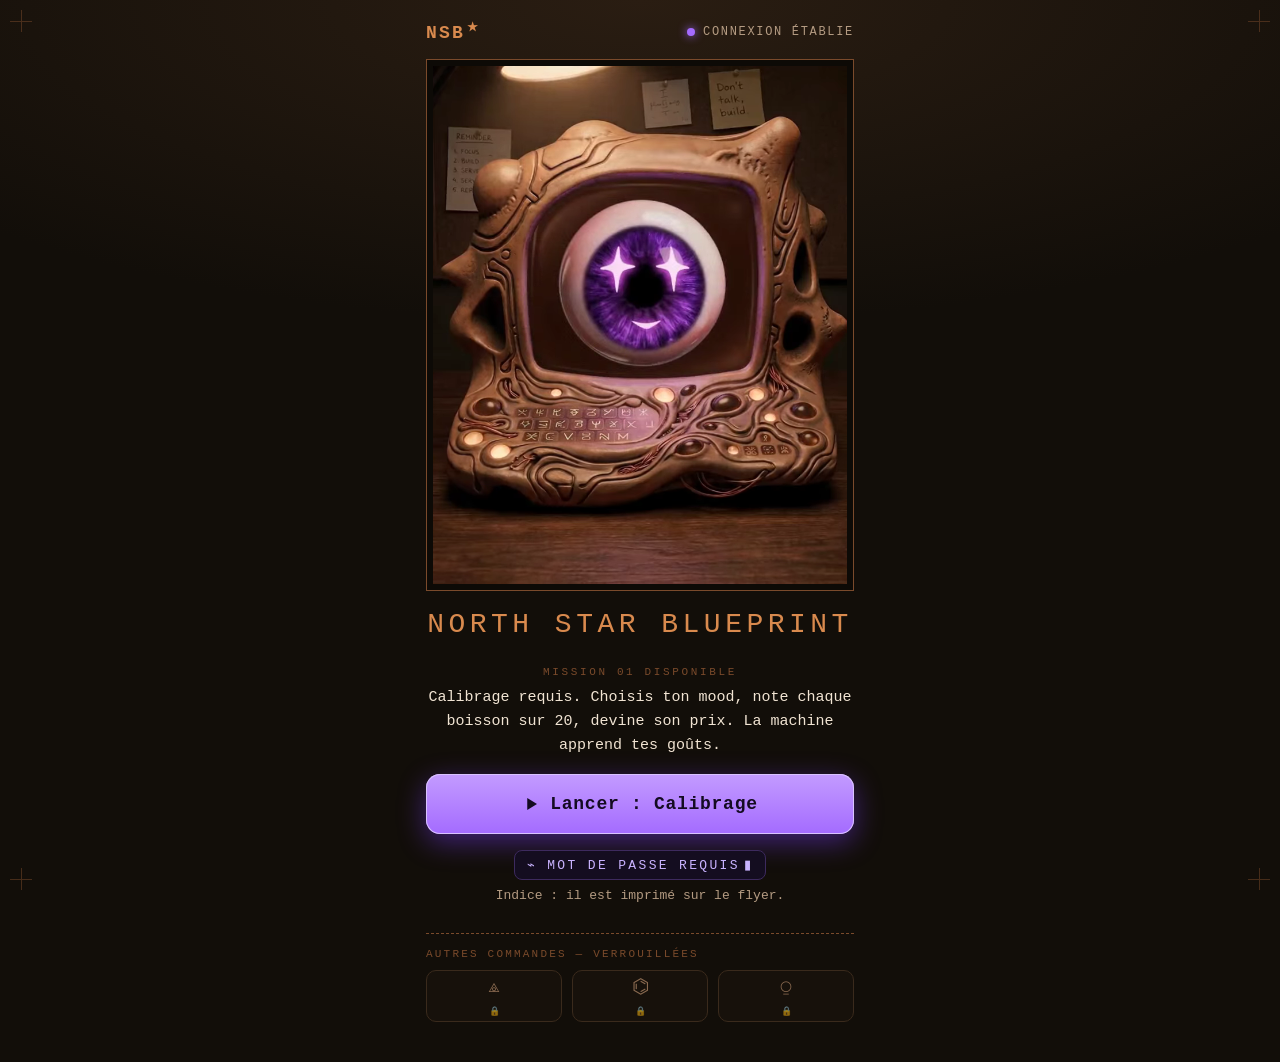
==== blueprint.html @ a441836f "Calibrage : texte d'intro + champ origine_qr depuis la carte NFC (carte_nfc) Co-Authored-By: Claude " ====
<!doctype html>
<html lang="fr">
<head>
<meta charset="utf-8">
<meta name="viewport" content="width=device-width, initial-scale=1, viewport-fit=cover">
<title>North Star Blueprint — NSB</title>
<meta name="description" content="North Star Blueprint — connexion établie.">
<meta name="robots" content="noindex">
<meta name="theme-color" content="#120e09">
<style>
/* =========================================================
   NORTH STAR BLUEPRINT — landing page du flyer (v0.3, test)
   Auteur : Samuel Nubery — NSB (North Star Business)
   Référence visuelle : flyer Canva « Flyer A5 recto-verso North Star Blueprint »
   Page autonome : ne touche pas à index.html (carte NFC).
   ========================================================= */
:root{
  --bg:#120e09; --copper:#d98a4e; --copper-dim:#7a4a2b;
  --ink:#f1e4d3; --muted:#b49b82; --violet:#a46bff; --violet-glow:#7b3cff;
  --term:#c9b3ff;
  --mono:"Courier Prime","Courier New",ui-monospace,Menlo,Consolas,monospace;
}
*{box-sizing:border-box}
html,body{margin:0;background:var(--bg);color:var(--ink)}
body{font-family:var(--mono);-webkit-font-smoothing:antialiased;min-height:100svh;
  background:radial-gradient(120% 60% at 50% 0%,#2a1d12 0%,var(--bg) 60%) fixed}
.bp{max-width:460px;margin:0 auto;padding:20px 16px 40px;position:relative}

/* Repères de coupe (croix) comme sur le flyer */
.cross{position:fixed;width:22px;height:22px;opacity:.5;pointer-events:none}
.cross::before,.cross::after{content:"";position:absolute;background:var(--copper-dim)}
.cross::before{left:50%;top:0;width:1px;height:100%}
.cross::after{top:50%;left:0;height:1px;width:100%}
.c1{top:10px;left:10px}.c2{top:10px;right:10px}.c3{bottom:10px;left:10px}.c4{bottom:10px;right:10px}

.top{display:flex;justify-content:space-between;align-items:center;font-size:12px;letter-spacing:.14em;
  text-transform:uppercase;color:var(--muted)}
.logo{color:var(--copper);font-weight:700;font-size:18px;letter-spacing:.12em}
.logo span{font-size:12px;margin-left:2px;vertical-align:super}
.status{display:inline-flex;align-items:center;gap:8px}
.led{width:8px;height:8px;border-radius:50%;background:var(--copper-dim);animation:pulse 1s steps(2) infinite}
.on .led{background:var(--violet);box-shadow:0 0 10px var(--violet);animation:none}
@keyframes pulse{50%{opacity:.2}}

/* Cadre de la machine (repris du verso) */
.frame{position:relative;margin:16px 0 0;border:1px solid var(--copper-dim);padding:6px;background:#0d0a06}
.machine{position:relative;display:block;width:100%;aspect-ratio:4/5;overflow:hidden;background:#0d0a06}
.machine img,.machine video{display:block;width:100%;height:100%;object-fit:cover}
.machine video{position:absolute;inset:0}

/* Titre façon verso */
.title{text-align:center;margin:18px 0 0;color:var(--copper);font-weight:400;
  font-size:clamp(20px,6.4vw,28px);letter-spacing:.16em;text-transform:uppercase}

/* Mot de passe : l'énigme sous le titre */
.intro{margin:0 0 16px;text-align:center;font-size:15px;line-height:1.6;color:var(--ink)}
.lockline{margin:16px auto 0;width:max-content;max-width:100%;padding:6px 12px;border:1px solid #3d2a5e;
  border-radius:8px;background:#140d20;color:var(--term);font-size:13px;letter-spacing:.18em;text-transform:uppercase}
.cur{display:inline-block;margin-left:4px;animation:pulse 1s steps(2) infinite}
.passhint{margin:8px 0 0;text-align:center;font-size:13px;color:var(--muted)}

/* Mission + bouton principal */
.mission{margin:26px 0 0}
.mission-label{margin:0 0 8px;font-size:11px;letter-spacing:.24em;text-transform:uppercase;color:var(--copper-dim);text-align:center}
.cta{display:flex;align-items:center;justify-content:center;gap:10px;width:100%;min-height:60px;
  padding:14px 18px;border-radius:14px;text-decoration:none;font-family:var(--mono);
  font-size:18px;font-weight:700;letter-spacing:.04em;color:#140b22;
  background:linear-gradient(180deg,#c39bff,var(--violet));
  box-shadow:0 0 0 1px #d9c2ff inset,0 8px 28px rgba(123,60,255,.45)}
.cta:active{transform:translateY(1px)}
.cta:focus-visible{outline:3px solid var(--copper);outline-offset:3px}
.cta svg{width:18px;height:18px}

/* Commandes verrouillées */
.panel{margin:30px 0 0;border-top:1px dashed var(--copper-dim);padding-top:14px}
.panel-label{margin:0 0 10px;font-size:11px;letter-spacing:.2em;text-transform:uppercase;color:var(--copper-dim)}
.keys{display:flex;gap:10px}
.key{flex:1;height:52px;border:1px solid #3a2a1c;border-radius:10px;display:grid;place-items:center;
  color:#8a6a50;background:#17110b;font:inherit;font-size:20px;cursor:pointer;-webkit-tap-highlight-color:transparent}
.key::after{content:"🔒";font-size:9px;margin-top:2px;opacity:.6}
.key{grid-template-rows:auto auto}
.key.is-on{border-color:#5b3a8f;color:var(--term);background:#160f22}
.key:focus-visible{outline:2px solid var(--copper);outline-offset:2px}

/* Terminal de réponse des commandes */
.term{margin:12px 0 0;padding:12px;border:1px solid #3d2a5e;border-radius:10px;background:#0e0916;
  color:var(--term);font-size:14px;line-height:1.5;min-height:0}
.term[hidden]{display:none}
.term p{margin:0 0 6px}
.term .deny{color:#ff8a8a}
.choices{display:flex;flex-wrap:wrap;gap:8px;margin-top:8px}
.choice{font:inherit;font-size:13px;padding:9px 12px;border-radius:999px;border:1px solid #5b3a8f;
  background:transparent;color:var(--term);cursor:pointer}
.choice:active{background:#2a1a45}

/* Séquence d'activation (ajoutée par JS) */
.boot .title,.boot .mission{opacity:0;animation:in .5s ease-out forwards}
.boot .title{animation-delay:.6s}.boot .mission{animation-delay:1s}
.done .title,.done .mission{opacity:1!important}
@keyframes in{from{opacity:0;transform:translateY(6px)}to{opacity:1;transform:none}}

@media (prefers-reduced-motion:reduce){*{animation:none!important}.boot *{opacity:1!important}}
</style>
</head>
<body>
<span class="cross c1"></span><span class="cross c2"></span><span class="cross c3"></span><span class="cross c4"></span>

<main class="bp" id="bp">
  <header class="top">
    <span class="logo" aria-label="NSB — North Star Business">NSB<span aria-hidden="true">★</span></span>
    <span class="status" id="status" role="status"><span class="led"></span><span id="status-txt">Connexion…</span></span>
  </header>

  <div class="frame">
    <div class="machine" id="machine">
      <!-- Image fixe (1re image de la vidéo) : affichée si la vidéo ne se lance pas -->
      <img id="poster" src="docs/img/blueprint/machine-poster.jpg" alt="La machine North Star Blueprint : un ordinateur sculpté couleur cuivre, avec un œil violet." width="720" height="900">
    </div>
  </div>

  <h1 class="title">North Star Blueprint</h1>

  <section class="mission">
    <p class="mission-label" id="mission-label">Mission 01 disponible</p>
    <p class="intro" id="intro"></p>
    <!-- Lien de repli (sans JavaScript) : formulaire Tally existant « NSB · Test 1 · Vague 1 » -->
    <a class="cta" id="cta" href="https://tally.so/r/XxKMvY?source=flyer" rel="noopener">
      <svg viewBox="0 0 24 24" fill="currentColor" aria-hidden="true"><path d="M7 4v16l13-8Z"/></svg>
      <span id="cta-txt">Lancer : Calibrage</span>
    </a>
    <p class="lockline"><span aria-hidden="true">⌁ </span><span id="lock-txt">Mot de passe requis</span><span class="cur" aria-hidden="true">▮</span></p>
    <p class="passhint" id="passhint">Indice : il est imprimé sur le flyer.</p>
  </section>

  <section class="panel">
    <p class="panel-label">Autres commandes — verrouillées</p>
    <div class="keys" id="keys">
      <button class="key" type="button" data-k="1" aria-label="Commande verrouillée 1">⟁</button>
      <button class="key" type="button" data-k="2" aria-label="Commande verrouillée 2">⌬</button>
      <button class="key" type="button" data-k="3" aria-label="Commande verrouillée 3">⍜</button>
    </div>
    <div class="term" id="term" aria-live="polite" hidden></div>
  </section>
</main>

<script>
/* =========================================================
   RÉGLAGES — tout ce qui se modifie est ici
   ========================================================= */
var CONFIG = {
  // Formulaire Tally existant « NSB · Test 1 · Vague 1 » (lien répondant)
  TALLY_URL: 'https://tally.so/r/XxKMvY',
  SOURCE: 'flyer',                       // champ caché "source" (déjà dans le formulaire)
  // Nom de jeu du test visuel 1 (affiché sur la page, pas dans Tally)
  MISSION_LABEL: 'Mission 01 disponible',
  MISSION_BUTTON: 'Lancer : Calibrage',
  // Texte d'introduction au-dessus du bouton ('' pour le masquer). Suit l'ordre du formulaire : mood → notes → prix
  INTRO: 'Calibrage requis. Choisis ton mood, note chaque boisson sur 20, devine son prix. La machine apprend tes goûts.',
  // Énigme du mot de passe (jamais le code lui-même ici)
  LOCK_TEXT: 'Mot de passe requis',
  PASS_HINT: 'Indice : il est imprimé sur le flyer.',
  // Vidéo de la machine (muette, en boucle).
  // MP4 d'abord (iPhone), WebM en secours. [] = image fixe seulement.
  VIDEO: ['docs/img/blueprint/machine.mp4', 'docs/img/blueprint/machine.webm'],
  // Statistiques GoatCounter (ton compte existant, sans cookies). Désactivées.
  // Pour activer : 'https://nsb.goatcounter.com/count'
  STATS: ''
};

/* Réponses des commandes verrouillées : rien n'est déverrouillé, rien n'est collecté
   (sauf un comptage anonyme du choix si STATS est activé). */
var LOCKS = {
  '1': 'Module ⟁ — ACCÈS REFUSÉ.',
  '2': 'Module ⌬ — SIGNAL INSUFFISANT.',
  '3': 'Module ⍜ — CLÉ MANQUANTE.'
};
var QUESTION = 'Que serais-tu prêt à donner pour le déverrouiller ?';
var OFFERS = [
  ['avis', 'Mon avis'],
  ['temps', '5 minutes de mon temps'],
  ['idee', 'Une idée de boisson'],
  ['rien', 'Rien, je regarde']
];
var AFTER = 'Proposition enregistrée par la machine. Le module reste verrouillé… pour l\'instant.';

(function () {
  var $ = function (id) { return document.getElementById(id); };
  var params = new URLSearchParams(location.search);

  // --- Origine du QR (?origine_qr=lieu_a), nettoyée et gardée pendant la visite
  var raw = (params.get('origine_qr') || '').toLowerCase().trim();
  var origine = /^[a-z0-9_-]{1,40}$/.test(raw) ? raw : '';
  try {
    if (origine) sessionStorage.setItem('nsb_origine_qr', origine);
    else origine = sessionStorage.getItem('nsb_origine_qr') || '';
  } catch (e) {}
  if (!origine) origine = raw ? 'inconnu' : 'direct';

  // --- Lien vers Tally avec les champs cachés
  var vague = '';
  function buildLink() {
    try {
      var u = new URL(CONFIG.TALLY_URL);
      u.searchParams.set('origine_qr', origine);
      u.searchParams.set('source', CONFIG.SOURCE);
      if (vague !== '') u.searchParams.set('vague', vague);
      $('cta').href = u.toString();
    } catch (e) {}
  }
  buildLink();
  fetch('docs/catalogue.json', { cache: 'no-store' })
    .then(function (r) { return r.ok ? r.json() : null; })
    .then(function (c) { if (c && c.vague_active != null) { vague = String(c.vague_active); buildLink(); } })
    .catch(function () {});

  // --- Textes réglables
  $('mission-label').textContent = CONFIG.MISSION_LABEL;
  $('cta-txt').textContent = CONFIG.MISSION_BUTTON;
  if (CONFIG.INTRO) $('intro').textContent = CONFIG.INTRO; else $('intro').remove();
  $('lock-txt').textContent = CONFIG.LOCK_TEXT;
  if (CONFIG.PASS_HINT) $('passhint').textContent = CONFIG.PASS_HINT; else $('passhint').remove();

  // --- Vidéo de la machine (si fournie)
  var reduce = window.matchMedia && matchMedia('(prefers-reduced-motion: reduce)').matches;
  var machine = $('machine');
  if (CONFIG.VIDEO && CONFIG.VIDEO.length) {
    var v = document.createElement('video');
    v.poster = 'docs/img/blueprint/machine-poster.jpg';
    v.muted = true; v.loop = true; v.playsInline = true; v.preload = 'auto';
    v.setAttribute('playsinline', ''); v.setAttribute('muted', ''); v.setAttribute('aria-hidden', 'true');
    CONFIG.VIDEO.forEach(function (src, i) {
      var so = document.createElement('source');
      so.src = src; so.type = /\.webm$/.test(src) ? 'video/webm' : 'video/mp4';
      // Repli : si aucune source ne passe, on retire la vidéo et l'image fixe reste
      if (i === CONFIG.VIDEO.length - 1) so.addEventListener('error', function () { v.remove(); });
      v.appendChild(so);
    });
    machine.appendChild(v);
    if (!reduce) { v.autoplay = true; var pl = v.play(); if (pl && pl.catch) pl.catch(function () {}); }
  }

  // --- Séquence d'activation
  var bp = $('bp');
  if (!reduce) bp.classList.add('boot');
  setTimeout(function () { bp.classList.add('done'); }, 3000); // filet de sécurité
  setTimeout(function () {
    $('status').classList.add('on');
    $('status-txt').textContent = 'Connexion établie';
  }, reduce ? 0 : 900);

  // --- Statistiques (désactivées par défaut)
  var count = function () {};
  if (CONFIG.STATS) {
    count = function (path, title, event) {
      try { if (window.goatcounter && goatcounter.count) goatcounter.count({ path: path, title: title, event: event }); } catch (e) {}
    };
    window.goatcounter = { no_onload: true };
    var s = document.createElement('script');
    s.async = true; s.src = 'https://gc.zgo.at/count.js';
    s.setAttribute('data-goatcounter', CONFIG.STATS);
    s.onload = function () { count('visite-blueprint-' + origine, 'Visite Blueprint (' + origine + ')', false); };
    document.head.appendChild(s);
    $('cta').addEventListener('click', function () {
      count('clic-calibrage-' + origine, 'Clic Calibrage (' + origine + ')', true);
    });
  }

  // --- Commandes verrouillées : message + question, le module reste verrouillé
  var term = $('term');
  var esc = function (t) { return String(t).replace(/[&<>"]/g, function (c) { return { '&': '&amp;', '<': '&lt;', '>': '&gt;', '"': '&quot;' }[c]; }); };
  document.querySelectorAll('.key').forEach(function (key) {
    key.addEventListener('click', function () {
      document.querySelectorAll('.key').forEach(function (k) { k.classList.toggle('is-on', k === key); });
      var k = key.getAttribute('data-k');
      term.hidden = false;
      term.innerHTML = '<p class="deny">&gt; ' + esc(LOCKS[k]) + '</p><p>&gt; ' + esc(QUESTION) + '</p>' +
        '<div class="choices">' + OFFERS.map(function (o) {
          return '<button type="button" class="choice" data-o="' + o[0] + '">' + esc(o[1]) + '</button>';
        }).join('') + '</div>';
      term.querySelectorAll('.choice').forEach(function (c) {
        c.addEventListener('click', function () {
          count('verrou-' + k + '-' + c.getAttribute('data-o') + '-' + origine, 'Verrou ' + k + ' : ' + c.textContent, true);
          term.innerHTML = '<p class="deny">&gt; ' + esc(LOCKS[k]) + '</p><p>&gt; ' + esc(AFTER) + '</p>';
        });
      });
    });
  });
})();
</script>
</body>
</html>
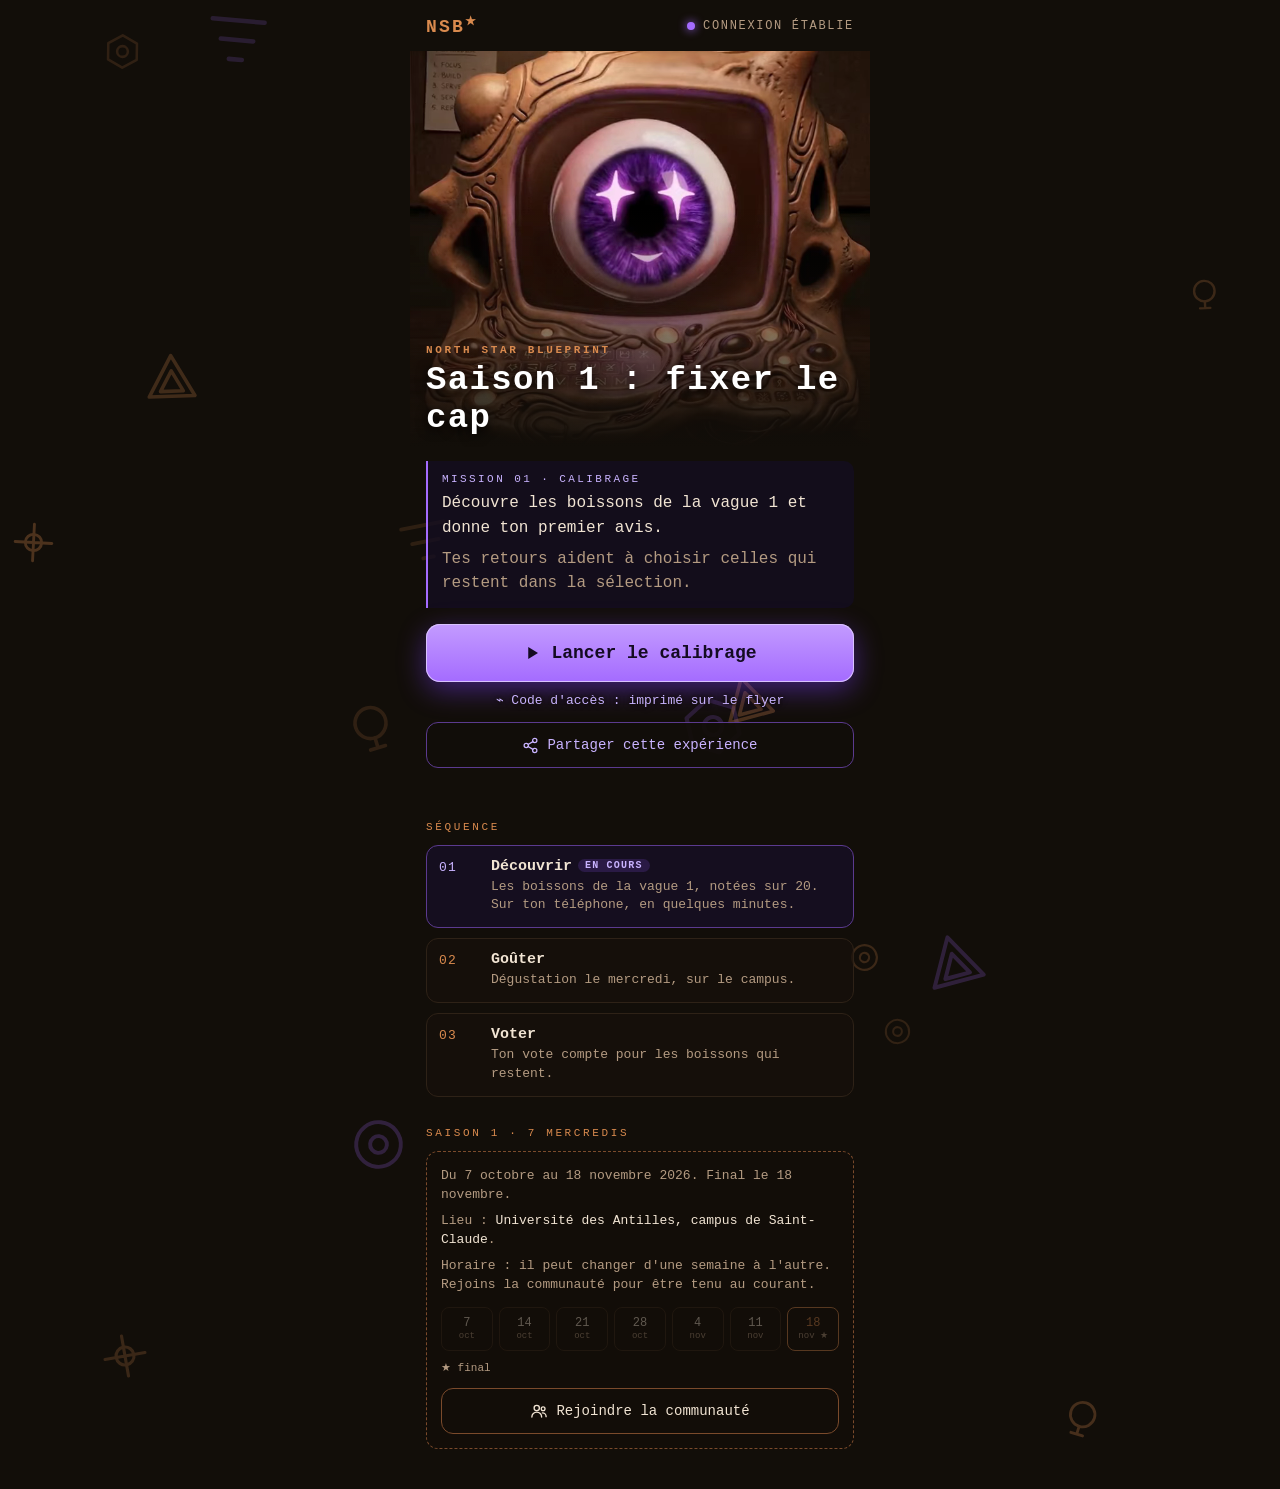
==== commit 7387e060: "Blueprint v1.0 : proposition alternative retenue (Saison 1 : fixer le cap, partage, communauté, stat" ====
--- a/blueprint.html
+++ b/blueprint.html
@@ -3,288 +3,300 @@
 <head>
 <meta charset="utf-8">
 <meta name="viewport" content="width=device-width, initial-scale=1, viewport-fit=cover">
-<title>North Star Blueprint — NSB</title>
-<meta name="description" content="North Star Blueprint — connexion établie.">
+<title>North Star Blueprint — Saison 1</title>
+<meta name="description" content="Découvre les boissons de la vague 1 et donne ton premier avis.">
+<meta property="og:title" content="North Star Blueprint · Saison 1">
+<meta property="og:description" content="Découvre les boissons de la vague 1 et donne ton premier avis.">
+<meta property="og:image" content="https://samuuniv9.github.io/nsb-gateway/docs/img/blueprint/machine-poster.jpg">
+<meta property="og:type" content="website">
 <meta name="robots" content="noindex">
 <meta name="theme-color" content="#120e09">
 <style>
 /* =========================================================
-   NORTH STAR BLUEPRINT — landing page du flyer (v0.3, test)
+   NORTH STAR BLUEPRINT — landing page du flyer (v1.0)
    Auteur : Samuel Nubery — NSB (North Star Business)
-   Référence visuelle : flyer Canva « Flyer A5 recto-verso North Star Blueprint »
    Page autonome : ne touche pas à index.html (carte NFC).
+   Même structure que la v1 (StoryBrand : accès → ce que tu fais → action → parcours → saison),
+   mais vocabulaire de machine / navigation, sans personnification.
    ========================================================= */
 :root{
   --bg:#120e09; --copper:#d98a4e; --copper-dim:#7a4a2b;
-  --ink:#f1e4d3; --muted:#b49b82; --violet:#a46bff; --violet-glow:#7b3cff;
-  --term:#c9b3ff;
+  --ink:#f1e4d3; --muted:#b49b82; --violet:#a46bff; --term:#c9b3ff;
   --mono:"Courier Prime","Courier New",ui-monospace,Menlo,Consolas,monospace;
 }
 *{box-sizing:border-box}
 html,body{margin:0;background:var(--bg);color:var(--ink)}
-body{font-family:var(--mono);-webkit-font-smoothing:antialiased;min-height:100svh;
-  background:radial-gradient(120% 60% at 50% 0%,#2a1d12 0%,var(--bg) 60%) fixed}
-.bp{max-width:460px;margin:0 auto;padding:20px 16px 40px;position:relative}
-
-/* Repères de coupe (croix) comme sur le flyer */
-.cross{position:fixed;width:22px;height:22px;opacity:.5;pointer-events:none}
-.cross::before,.cross::after{content:"";position:absolute;background:var(--copper-dim)}
-.cross::before{left:50%;top:0;width:1px;height:100%}
-.cross::after{top:50%;left:0;height:1px;width:100%}
-.c1{top:10px;left:10px}.c2{top:10px;right:10px}.c3{bottom:10px;left:10px}.c4{bottom:10px;right:10px}
-
-.top{display:flex;justify-content:space-between;align-items:center;font-size:12px;letter-spacing:.14em;
-  text-transform:uppercase;color:var(--muted)}
+body{font-family:var(--mono);-webkit-font-smoothing:antialiased;min-height:100svh;position:relative;overflow-x:hidden}
+
+/* --- Symboles de l'interface en arrière-plan (décor, aucune action) --- */
+.glyphs{position:absolute;inset:0;z-index:0;pointer-events:none;overflow:hidden}
+.glyphs svg{position:absolute;fill:none;stroke-width:1.4;stroke-linecap:round;stroke-linejoin:round}
+.glyphs .c{stroke:var(--copper)} .glyphs .v{stroke:var(--violet)}
+.glyphs .blink{animation:flick 6s ease-in-out infinite}
+@keyframes flick{0%,100%{opacity:var(--o)}45%{opacity:var(--o)}50%{opacity:calc(var(--o) * 3)}55%{opacity:var(--o)}}
+
+.wrap{position:relative;z-index:1;max-width:460px;margin:0 auto;padding:0 0 40px}
+
+.top{display:flex;justify-content:space-between;align-items:center;padding:14px 16px;font-size:12px;
+  letter-spacing:.14em;text-transform:uppercase;color:var(--muted)}
 .logo{color:var(--copper);font-weight:700;font-size:18px;letter-spacing:.12em}
-.logo span{font-size:12px;margin-left:2px;vertical-align:super}
+.logo span{font-size:12px;vertical-align:super}
 .status{display:inline-flex;align-items:center;gap:8px}
-.led{width:8px;height:8px;border-radius:50%;background:var(--copper-dim);animation:pulse 1s steps(2) infinite}
-.on .led{background:var(--violet);box-shadow:0 0 10px var(--violet);animation:none}
-@keyframes pulse{50%{opacity:.2}}
-
-/* Cadre de la machine (repris du verso) */
-.frame{position:relative;margin:16px 0 0;border:1px solid var(--copper-dim);padding:6px;background:#0d0a06}
-.machine{position:relative;display:block;width:100%;aspect-ratio:4/5;overflow:hidden;background:#0d0a06}
-.machine img,.machine video{display:block;width:100%;height:100%;object-fit:cover}
-.machine video{position:absolute;inset:0}
-
-/* Titre façon verso */
-.title{text-align:center;margin:18px 0 0;color:var(--copper);font-weight:400;
-  font-size:clamp(20px,6.4vw,28px);letter-spacing:.16em;text-transform:uppercase}
-
-/* Mot de passe : l'énigme sous le titre */
-.intro{margin:0 0 16px;text-align:center;font-size:15px;line-height:1.6;color:var(--ink)}
-.lockline{margin:16px auto 0;width:max-content;max-width:100%;padding:6px 12px;border:1px solid #3d2a5e;
-  border-radius:8px;background:#140d20;color:var(--term);font-size:13px;letter-spacing:.18em;text-transform:uppercase}
-.cur{display:inline-block;margin-left:4px;animation:pulse 1s steps(2) infinite}
-.passhint{margin:8px 0 0;text-align:center;font-size:13px;color:var(--muted)}
-
-/* Mission + bouton principal */
-.mission{margin:26px 0 0}
-.mission-label{margin:0 0 8px;font-size:11px;letter-spacing:.24em;text-transform:uppercase;color:var(--copper-dim);text-align:center}
-.cta{display:flex;align-items:center;justify-content:center;gap:10px;width:100%;min-height:60px;
-  padding:14px 18px;border-radius:14px;text-decoration:none;font-family:var(--mono);
-  font-size:18px;font-weight:700;letter-spacing:.04em;color:#140b22;
-  background:linear-gradient(180deg,#c39bff,var(--violet));
-  box-shadow:0 0 0 1px #d9c2ff inset,0 8px 28px rgba(123,60,255,.45)}
-.cta:active{transform:translateY(1px)}
+.led{width:8px;height:8px;border-radius:50%;background:var(--violet);box-shadow:0 0 10px var(--violet)}
+
+/* --- Premier écran --- */
+.hero{position:relative;height:44svh;min-height:280px;max-height:420px;overflow:hidden;background:#0d0a06}
+.hero img,.hero video{position:absolute;inset:0;width:100%;height:100%;object-fit:cover;object-position:50% 45%}
+.hero::after{content:"";position:absolute;inset:auto 0 0 0;height:60%;background:linear-gradient(to bottom,transparent,var(--bg))}
+.hero-title{position:absolute;left:16px;right:16px;bottom:10px;z-index:1;margin:0}
+.kicker{display:block;font-size:11px;letter-spacing:.24em;text-transform:uppercase;color:var(--copper);margin-bottom:6px}
+.hero-title strong{display:block;font-size:clamp(26px,8vw,34px);line-height:1.1;letter-spacing:.04em;color:#fff;text-shadow:0 2px 12px #000}
+
+.first{padding:14px 16px 0}
+.readout{margin:0;padding:12px 14px;border-left:2px solid var(--violet);background:rgba(20,13,32,.78);border-radius:0 10px 10px 0}
+.readout .label{display:block;margin-bottom:6px;font-size:11px;letter-spacing:.22em;text-transform:uppercase;color:var(--term)}
+.readout p{margin:0;font-size:16px;line-height:1.55}
+.readout p + p{margin-top:6px;color:var(--muted)}
+.cta{display:flex;align-items:center;justify-content:center;gap:10px;width:100%;min-height:58px;margin-top:16px;
+  padding:14px 18px;border-radius:14px;text-decoration:none;font-family:var(--mono);font-size:18px;font-weight:700;
+  color:#140b22;background:linear-gradient(180deg,#c39bff,var(--violet));box-shadow:0 0 0 1px #d9c2ff inset,0 8px 28px rgba(123,60,255,.45)}
 .cta:focus-visible{outline:3px solid var(--copper);outline-offset:3px}
 .cta svg{width:18px;height:18px}
-
-/* Commandes verrouillées */
-.panel{margin:30px 0 0;border-top:1px dashed var(--copper-dim);padding-top:14px}
-.panel-label{margin:0 0 10px;font-size:11px;letter-spacing:.2em;text-transform:uppercase;color:var(--copper-dim)}
-.keys{display:flex;gap:10px}
-.key{flex:1;height:52px;border:1px solid #3a2a1c;border-radius:10px;display:grid;place-items:center;
-  color:#8a6a50;background:#17110b;font:inherit;font-size:20px;cursor:pointer;-webkit-tap-highlight-color:transparent}
-.key::after{content:"🔒";font-size:9px;margin-top:2px;opacity:.6}
-.key{grid-template-rows:auto auto}
-.key.is-on{border-color:#5b3a8f;color:var(--term);background:#160f22}
-.key:focus-visible{outline:2px solid var(--copper);outline-offset:2px}
-
-/* Terminal de réponse des commandes */
-.term{margin:12px 0 0;padding:12px;border:1px solid #3d2a5e;border-radius:10px;background:#0e0916;
-  color:var(--term);font-size:14px;line-height:1.5;min-height:0}
-.term[hidden]{display:none}
-.term p{margin:0 0 6px}
-.term .deny{color:#ff8a8a}
-.choices{display:flex;flex-wrap:wrap;gap:8px;margin-top:8px}
-.choice{font:inherit;font-size:13px;padding:9px 12px;border-radius:999px;border:1px solid #5b3a8f;
-  background:transparent;color:var(--term);cursor:pointer}
-.choice:active{background:#2a1a45}
-
-/* Séquence d'activation (ajoutée par JS) */
-.boot .title,.boot .mission{opacity:0;animation:in .5s ease-out forwards}
-.boot .title{animation-delay:.6s}.boot .mission{animation-delay:1s}
-.done .title,.done .mission{opacity:1!important}
-@keyframes in{from{opacity:0;transform:translateY(6px)}to{opacity:1;transform:none}}
-
-@media (prefers-reduced-motion:reduce){*{animation:none!important}.boot *{opacity:1!important}}
+.code,.share-msg{text-shadow:0 0 6px var(--bg),0 0 3px var(--bg)}
+.code{margin:10px 0 0;text-align:center;font-size:13px;color:var(--term)}
+.share{display:flex;align-items:center;justify-content:center;gap:8px;width:100%;min-height:46px;margin-top:14px;
+  border-radius:12px;border:1px solid #5b3a8f;background:rgba(18,14,9,.92);color:var(--term);font:inherit;font-size:14px;cursor:pointer}
+.share svg{width:17px;height:17px}
+.share:focus-visible{outline:2px solid var(--copper);outline-offset:2px}
+.share-msg{margin:8px 0 0;min-height:1.2em;text-align:center;font-size:12px;color:var(--muted)}
+.share-fallback{display:flex;gap:6px;margin-top:8px}
+.share-fallback[hidden]{display:none}
+.share-fallback input{flex:1;min-width:0;padding:10px;border-radius:8px;border:1px solid #3d2a5e;background:#0e0916;color:var(--ink);font:inherit;font-size:12px}
+
+/* --- Séquence (parcours) --- */
+.sec{margin:30px 16px 0}
+.sec h2{margin:0 0 12px;font-size:11px;font-weight:400;letter-spacing:.24em;text-transform:uppercase;color:var(--copper)}
+.steps{list-style:none;margin:0;padding:0;display:grid;gap:10px}
+.steps li{display:grid;grid-template-columns:42px 1fr;gap:10px;align-items:start;padding:12px;border:1px solid #2e2217;border-radius:12px;background:rgba(23,17,11,.7)}
+.steps .n{font-size:13px;letter-spacing:.1em;color:var(--copper);padding-top:2px}
+.steps .now{border-color:#5b3a8f;background:rgba(22,15,34,.9)}
+.steps .now .n{color:var(--term)}
+.steps b{display:block;font-size:15px}
+.steps small{display:block;margin-top:3px;font-size:13px;line-height:1.45;color:var(--muted)}
+.tag{display:inline-block;margin-left:6px;padding:1px 7px;border-radius:999px;font-size:10px;letter-spacing:.12em;text-transform:uppercase;vertical-align:2px;background:#2a1a45;color:var(--term)}
+
+/* --- Saison 1 --- */
+.season{padding:14px;border:1px dashed var(--copper-dim);border-radius:12px;background:rgba(18,14,9,.72)}
+.season p{margin:0 0 6px;font-size:13px;line-height:1.5;color:var(--muted)}
+.season p b{color:var(--ink);font-weight:400}
+.dates{display:grid;grid-template-columns:repeat(7,1fr);gap:6px;margin-top:12px}
+.d{display:grid;place-items:center;padding:8px 0;border-radius:8px;border:1px solid #3a2a1c;font-size:12px;line-height:1.25;text-align:center}
+.d small{font-size:9px;color:var(--muted)}
+.d.past{opacity:.35}
+.d.next{border-color:var(--violet);color:var(--term);box-shadow:0 0 12px rgba(164,107,255,.35)}
+.d.final{border-color:var(--copper);color:var(--copper)}
+.legend{display:flex;gap:12px;margin-top:10px;font-size:11px;color:var(--muted)}
+.wa{display:flex;align-items:center;justify-content:center;gap:8px;margin-top:14px;min-height:46px;border-radius:12px;
+  border:1px solid var(--copper-dim);color:var(--ink);text-decoration:none;font-size:14px}
+.wa svg{width:18px;height:18px}
+
+@media (prefers-reduced-motion:reduce){*{animation:none!important}}
 </style>
 </head>
 <body>
-<span class="cross c1"></span><span class="cross c2"></span><span class="cross c3"></span><span class="cross c4"></span>
-
-<main class="bp" id="bp">
+<div class="glyphs" id="glyphs" aria-hidden="true"></div>
+
+<div class="wrap">
   <header class="top">
     <span class="logo" aria-label="NSB — North Star Business">NSB<span aria-hidden="true">★</span></span>
-    <span class="status" id="status" role="status"><span class="led"></span><span id="status-txt">Connexion…</span></span>
+    <span class="status" role="status"><span class="led"></span>Connexion établie</span>
   </header>
 
-  <div class="frame">
-    <div class="machine" id="machine">
-      <!-- Image fixe (1re image de la vidéo) : affichée si la vidéo ne se lance pas -->
-      <img id="poster" src="docs/img/blueprint/machine-poster.jpg" alt="La machine North Star Blueprint : un ordinateur sculpté couleur cuivre, avec un œil violet." width="720" height="900">
+  <section class="hero" id="hero">
+    <img src="docs/img/blueprint/machine-poster.jpg" alt="La machine North Star Blueprint : un ordinateur sculpté couleur cuivre, avec un œil violet." width="720" height="900">
+    <h1 class="hero-title"><span class="kicker">North Star Blueprint</span><strong>Saison 1 : fixer le cap</strong></h1>
+  </section>
+
+  <section class="first">
+    <div class="readout">
+      <span class="label">Mission 01 · Calibrage</span>
+      <p>Découvre les boissons de la vague&nbsp;1 et donne ton premier avis.</p>
+      <p>Tes retours aident à choisir celles qui restent dans la sélection.</p>
     </div>
-  </div>
-
-  <h1 class="title">North Star Blueprint</h1>
-
-  <section class="mission">
-    <p class="mission-label" id="mission-label">Mission 01 disponible</p>
-    <p class="intro" id="intro"></p>
-    <!-- Lien de repli (sans JavaScript) : formulaire Tally existant « NSB · Test 1 · Vague 1 » -->
+    <!-- Formulaire Tally existant « Calibrage · NSB ». La page ajoute origine_qr, source et vague. -->
     <a class="cta" id="cta" href="https://tally.so/r/XxKMvY?source=flyer" rel="noopener">
       <svg viewBox="0 0 24 24" fill="currentColor" aria-hidden="true"><path d="M7 4v16l13-8Z"/></svg>
-      <span id="cta-txt">Lancer : Calibrage</span>
+      Lancer le calibrage
     </a>
-    <p class="lockline"><span aria-hidden="true">⌁ </span><span id="lock-txt">Mot de passe requis</span><span class="cur" aria-hidden="true">▮</span></p>
-    <p class="passhint" id="passhint">Indice : il est imprimé sur le flyer.</p>
+    <p class="code">⌁ Code d'accès : imprimé sur le flyer</p>
+    <!-- Action secondaire : partage -->
+    <button class="share" id="share" type="button">
+      <svg viewBox="0 0 24 24" fill="none" stroke="currentColor" stroke-width="1.8" stroke-linecap="round" aria-hidden="true"><circle cx="18" cy="5" r="3"/><circle cx="6" cy="12" r="3"/><circle cx="18" cy="19" r="3"/><path d="m8.6 13.5 6.8 4M15.4 6.5l-6.8 4"/></svg>
+      Partager cette expérience
+    </button>
+    <div class="share-fallback" id="share-fallback" hidden>
+      <input id="share-url" type="text" readonly aria-label="Lien à partager">
+    </div>
+    <p class="share-msg" id="share-msg" aria-live="polite"></p>
   </section>
 
-  <section class="panel">
-    <p class="panel-label">Autres commandes — verrouillées</p>
-    <div class="keys" id="keys">
-      <button class="key" type="button" data-k="1" aria-label="Commande verrouillée 1">⟁</button>
-      <button class="key" type="button" data-k="2" aria-label="Commande verrouillée 2">⌬</button>
-      <button class="key" type="button" data-k="3" aria-label="Commande verrouillée 3">⍜</button>
+  <section class="sec">
+    <h2>Séquence</h2>
+    <ol class="steps">
+      <li class="now"><span class="n">01</span><div><b>Découvrir<span class="tag">en cours</span></b><small>Les boissons de la vague 1, notées sur 20. Sur ton téléphone, en quelques minutes.</small></div></li>
+      <li><span class="n">02</span><div><b>Goûter</b><small>Dégustation le mercredi, sur le campus.</small></div></li>
+      <li><span class="n">03</span><div><b>Voter</b><small>Ton vote compte pour les boissons qui restent.</small></div></li>
+    </ol>
+  </section>
+
+  <section class="sec">
+    <h2>Saison 1 · 7 mercredis</h2>
+    <div class="season">
+      <p>Du 7 octobre au 18 novembre 2026. Final le 18 novembre.</p>
+      <p>Lieu : <b>Université des Antilles, campus de Saint-Claude</b>.</p>
+      <p id="next-line"></p>
+      <p>Horaire : il peut changer d'une semaine à l'autre. Rejoins la communauté pour être tenu au courant.</p>
+      <div class="dates" id="dates"></div>
+      <div class="legend"><span>★ final</span></div>
+      <a class="wa" href="https://chat.whatsapp.com/GkBIFe7GjrGGSAKGkJBJbD" rel="noopener">
+        <svg viewBox="0 0 24 24" fill="none" stroke="currentColor" stroke-width="1.8" stroke-linecap="round" aria-hidden="true"><circle cx="9" cy="8" r="3.5"/><path d="M2.5 20a6.5 6.5 0 0 1 13 0"/><circle cx="17.5" cy="9" r="2.5"/><path d="M16.5 14.5a5 5 0 0 1 5 5"/></svg>
+        Rejoindre la communauté
+      </a>
     </div>
-    <div class="term" id="term" aria-live="polite" hidden></div>
   </section>
-</main>
+</div>
 
 <script>
-/* =========================================================
-   RÉGLAGES — tout ce qui se modifie est ici
-   ========================================================= */
 var CONFIG = {
-  // Formulaire Tally existant « NSB · Test 1 · Vague 1 » (lien répondant)
   TALLY_URL: 'https://tally.so/r/XxKMvY',
-  SOURCE: 'flyer',                       // champ caché "source" (déjà dans le formulaire)
-  // Nom de jeu du test visuel 1 (affiché sur la page, pas dans Tally)
-  MISSION_LABEL: 'Mission 01 disponible',
-  MISSION_BUTTON: 'Lancer : Calibrage',
-  // Texte d'introduction au-dessus du bouton ('' pour le masquer). Suit l'ordre du formulaire : mood → notes → prix
-  INTRO: 'Calibrage requis. Choisis ton mood, note chaque boisson sur 20, devine son prix. La machine apprend tes goûts.',
-  // Énigme du mot de passe (jamais le code lui-même ici)
-  LOCK_TEXT: 'Mot de passe requis',
-  PASS_HINT: 'Indice : il est imprimé sur le flyer.',
-  // Vidéo de la machine (muette, en boucle).
-  // MP4 d'abord (iPhone), WebM en secours. [] = image fixe seulement.
+  SOURCE: 'flyer',                 // source par défaut (scan du flyer)
+  // Lieu précis connu pour un mercredi donné (sinon : seulement le campus)
+  LIEUX: { '2026-10-14': 'derrière la bibliothèque universitaire' },
+  // Statistiques GoatCounter (sans cookies, ton compte existant). '' pour couper.
+  STATS: 'https://nsb.goatcounter.com/count',
   VIDEO: ['docs/img/blueprint/machine.mp4', 'docs/img/blueprint/machine.webm'],
-  // Statistiques GoatCounter (ton compte existant, sans cookies). Désactivées.
-  // Pour activer : 'https://nsb.goatcounter.com/count'
-  STATS: ''
+  SAISON: ['2026-10-07','2026-10-14','2026-10-21','2026-10-28','2026-11-04','2026-11-11','2026-11-18']
 };
-
-/* Réponses des commandes verrouillées : rien n'est déverrouillé, rien n'est collecté
-   (sauf un comptage anonyme du choix si STATS est activé). */
-var LOCKS = {
-  '1': 'Module ⟁ — ACCÈS REFUSÉ.',
-  '2': 'Module ⌬ — SIGNAL INSUFFISANT.',
-  '3': 'Module ⍜ — CLÉ MANQUANTE.'
-};
-var QUESTION = 'Que serais-tu prêt à donner pour le déverrouiller ?';
-var OFFERS = [
-  ['avis', 'Mon avis'],
-  ['temps', '5 minutes de mon temps'],
-  ['idee', 'Une idée de boisson'],
-  ['rien', 'Rien, je regarde']
-];
-var AFTER = 'Proposition enregistrée par la machine. Le module reste verrouillé… pour l\'instant.';
-
 (function () {
   var $ = function (id) { return document.getElementById(id); };
-  var params = new URLSearchParams(location.search);
-
-  // --- Origine du QR (?origine_qr=lieu_a), nettoyée et gardée pendant la visite
-  var raw = (params.get('origine_qr') || '').toLowerCase().trim();
+
+  // origine_qr → Tally (même logique que la version initiale)
+  var raw = (new URLSearchParams(location.search).get('origine_qr') || '').toLowerCase().trim();
   var origine = /^[a-z0-9_-]{1,40}$/.test(raw) ? raw : '';
-  try {
-    if (origine) sessionStorage.setItem('nsb_origine_qr', origine);
-    else origine = sessionStorage.getItem('nsb_origine_qr') || '';
-  } catch (e) {}
+  try { if (origine) sessionStorage.setItem('nsb_origine_qr', origine); else origine = sessionStorage.getItem('nsb_origine_qr') || ''; } catch (e) {}
   if (!origine) origine = raw ? 'inconnu' : 'direct';
-
-  // --- Lien vers Tally avec les champs cachés
-  var vague = '';
-  function buildLink() {
-    try {
-      var u = new URL(CONFIG.TALLY_URL);
-      u.searchParams.set('origine_qr', origine);
-      u.searchParams.set('source', CONFIG.SOURCE);
-      if (vague !== '') u.searchParams.set('vague', vague);
-      $('cta').href = u.toString();
-    } catch (e) {}
-  }
-  buildLink();
+  // Visite issue d'un partage ? (?source=partage) — on garde l'origine du QR d'origine
+  var srcParam = (new URLSearchParams(location.search).get('source') || '').toLowerCase();
+  var source = srcParam === 'partage' ? 'partage' : CONFIG.SOURCE;
+  var u = new URL(CONFIG.TALLY_URL);
+  u.searchParams.set('origine_qr', origine); u.searchParams.set('source', source); u.searchParams.set('vague', '1');
+  $('cta').href = u.toString();
+  // Numéro du drop en cours, comme sur la page de la carte (catalogue.json → vague_active)
   fetch('docs/catalogue.json', { cache: 'no-store' })
     .then(function (r) { return r.ok ? r.json() : null; })
-    .then(function (c) { if (c && c.vague_active != null) { vague = String(c.vague_active); buildLink(); } })
+    .then(function (c) { if (c && c.vague_active != null) { u.searchParams.set('vague', String(c.vague_active)); $('cta').href = u.toString(); } })
     .catch(function () {});
 
-  // --- Textes réglables
-  $('mission-label').textContent = CONFIG.MISSION_LABEL;
-  $('cta-txt').textContent = CONFIG.MISSION_BUTTON;
-  if (CONFIG.INTRO) $('intro').textContent = CONFIG.INTRO; else $('intro').remove();
-  $('lock-txt').textContent = CONFIG.LOCK_TEXT;
-  if (CONFIG.PASS_HINT) $('passhint').textContent = CONFIG.PASS_HINT; else $('passhint').remove();
-
-  // --- Vidéo de la machine (si fournie)
+  // Vidéo (repli : image fixe)
   var reduce = window.matchMedia && matchMedia('(prefers-reduced-motion: reduce)').matches;
-  var machine = $('machine');
-  if (CONFIG.VIDEO && CONFIG.VIDEO.length) {
-    var v = document.createElement('video');
-    v.poster = 'docs/img/blueprint/machine-poster.jpg';
-    v.muted = true; v.loop = true; v.playsInline = true; v.preload = 'auto';
-    v.setAttribute('playsinline', ''); v.setAttribute('muted', ''); v.setAttribute('aria-hidden', 'true');
-    CONFIG.VIDEO.forEach(function (src, i) {
-      var so = document.createElement('source');
-      so.src = src; so.type = /\.webm$/.test(src) ? 'video/webm' : 'video/mp4';
-      // Repli : si aucune source ne passe, on retire la vidéo et l'image fixe reste
-      if (i === CONFIG.VIDEO.length - 1) so.addEventListener('error', function () { v.remove(); });
-      v.appendChild(so);
-    });
-    machine.appendChild(v);
-    if (!reduce) { v.autoplay = true; var pl = v.play(); if (pl && pl.catch) pl.catch(function () {}); }
+  var v = document.createElement('video');
+  v.poster = 'docs/img/blueprint/machine-poster.jpg'; v.muted = true; v.loop = true; v.playsInline = true;
+  v.setAttribute('playsinline', ''); v.setAttribute('muted', ''); v.setAttribute('aria-hidden', 'true');
+  CONFIG.VIDEO.forEach(function (src, i) {
+    var s = document.createElement('source'); s.src = src; s.type = /webm$/.test(src) ? 'video/webm' : 'video/mp4';
+    if (i === CONFIG.VIDEO.length - 1) s.addEventListener('error', function () { v.remove(); });
+    v.appendChild(s);
+  });
+  $('hero').insertBefore(v, $('hero').querySelector('.hero-title'));
+  if (!reduce) { v.autoplay = true; var p = v.play(); if (p && p.catch) p.catch(function () {}); }
+
+  // Calendrier
+  var today = new Date(); today.setHours(0, 0, 0, 0);
+  var nextIso = null, last = CONFIG.SAISON.length - 1;
+  $('dates').innerHTML = CONFIG.SAISON.map(function (iso, i) {
+    var d = new Date(iso + 'T12:00:00'), cls = 'd', mark = '';
+    if (d < today) cls += ' past'; else if (!nextIso) { cls += ' next'; nextIso = iso; }
+    if (i === last) { cls += ' final'; mark += ' ★'; }
+    return '<span class="' + cls + '">' + d.getDate() + '<small>' + (d.getMonth() === 9 ? 'oct' : 'nov') + mark + '</small></span>';
+  }).join('');
+  var MOIS = ['janvier','février','mars','avril','mai','juin','juillet','août','septembre','octobre','novembre','décembre'];
+  if (nextIso) {
+    var nd = new Date(nextIso + 'T12:00:00');
+    var where = CONFIG.LIEUX[nextIso];
+    $('next-line').innerHTML = 'Prochain mercredi : <b>' + nd.getDate() + ' ' + MOIS[nd.getMonth()] + '</b>' + (where ? ', ' + where + '.' : '.');
+  } else { $('next-line').remove(); }
+
+  // Symboles de l'interface dispersés en arrière-plan (toujours la même disposition)
+  var SHAPES = {
+    tri: '<path d="M12 3 21 19H3Z"/><path d="M12 9 16.5 17h-9Z"/>',
+    circ: '<circle cx="12" cy="12" r="8"/><circle cx="12" cy="12" r="3"/>',
+    hex: '<path d="M12 3l8 4.5v9L12 21l-8-4.5v-9Z"/><circle cx="12" cy="12" r="3"/>',
+    eye: '<circle cx="12" cy="10" r="6"/><path d="M9 20h6M12 16v4"/>',
+    bars: '<path d="M4 6h16M7 12h10M10 18h4"/>',
+    cross: '<path d="M12 3v18M3 12h18"/><circle cx="12" cy="12" r="4"/>'
+  };
+  var names = Object.keys(SHAPES), seed = 7;
+  var rnd = function () { seed = (seed * 9301 + 49297) % 233280; return seed / 233280; };
+  var H = document.documentElement.scrollHeight, W = document.documentElement.clientWidth;
+  var n = Math.round(H / 90), html = '';
+  for (var i = 0; i < n; i++) {
+    var size = 34 + Math.round(rnd() * 56), o = (0.14 + rnd() * 0.16).toFixed(2);
+    var x = Math.round(rnd() * (W - size)), y = Math.round(rnd() * (H - size)), r = Math.round(rnd() * 40 - 20);
+    html += '<svg viewBox="0 0 24 24" class="' + (rnd() < 0.3 ? 'v' : 'c') + (rnd() < 0.35 ? ' blink' : '') +
+      '" style="--o:' + o + ';opacity:' + o + ';width:' + size + 'px;height:' + size + 'px;left:' + x + 'px;top:' + y +
+      'px;transform:rotate(' + r + 'deg);animation-delay:' + (rnd() * 6).toFixed(1) + 's">' + SHAPES[names[i % names.length]] + '</svg>';
   }
-
-  // --- Séquence d'activation
-  var bp = $('bp');
-  if (!reduce) bp.classList.add('boot');
-  setTimeout(function () { bp.classList.add('done'); }, 3000); // filet de sécurité
-  setTimeout(function () {
-    $('status').classList.add('on');
-    $('status-txt').textContent = 'Connexion établie';
-  }, reduce ? 0 : 900);
-
-  // --- Statistiques (désactivées par défaut)
+  $('glyphs').innerHTML = html;
+
+  // --- Statistiques (no-op tant que STATS est vide)
   var count = function () {};
   if (CONFIG.STATS) {
-    count = function (path, title, event) {
-      try { if (window.goatcounter && goatcounter.count) goatcounter.count({ path: path, title: title, event: event }); } catch (e) {}
-    };
+    count = function (path, title, event) { try { if (window.goatcounter && goatcounter.count) goatcounter.count({ path: path, title: title, event: event }); } catch (e) {} };
     window.goatcounter = { no_onload: true };
-    var s = document.createElement('script');
-    s.async = true; s.src = 'https://gc.zgo.at/count.js';
-    s.setAttribute('data-goatcounter', CONFIG.STATS);
-    s.onload = function () { count('visite-blueprint-' + origine, 'Visite Blueprint (' + origine + ')', false); };
-    document.head.appendChild(s);
-    $('cta').addEventListener('click', function () {
-      count('clic-calibrage-' + origine, 'Clic Calibrage (' + origine + ')', true);
-    });
+    var gs = document.createElement('script'); gs.async = true; gs.src = 'https://gc.zgo.at/count.js';
+    gs.setAttribute('data-goatcounter', CONFIG.STATS);
+    gs.onload = function () { count('visite-blueprint-' + source + '-' + origine, 'Visite (' + source + ', ' + origine + ')', false); };
+    document.head.appendChild(gs);
+    $('cta').addEventListener('click', function () { count('clic-calibrage-' + source + '-' + origine, 'Clic calibrage', true); });
   }
 
-  // --- Commandes verrouillées : message + question, le module reste verrouillé
-  var term = $('term');
-  var esc = function (t) { return String(t).replace(/[&<>"]/g, function (c) { return { '&': '&amp;', '<': '&lt;', '>': '&gt;', '"': '&quot;' }[c]; }); };
-  document.querySelectorAll('.key').forEach(function (key) {
-    key.addEventListener('click', function () {
-      document.querySelectorAll('.key').forEach(function (k) { k.classList.toggle('is-on', k === key); });
-      var k = key.getAttribute('data-k');
-      term.hidden = false;
-      term.innerHTML = '<p class="deny">&gt; ' + esc(LOCKS[k]) + '</p><p>&gt; ' + esc(QUESTION) + '</p>' +
-        '<div class="choices">' + OFFERS.map(function (o) {
-          return '<button type="button" class="choice" data-o="' + o[0] + '">' + esc(o[1]) + '</button>';
-        }).join('') + '</div>';
-      term.querySelectorAll('.choice').forEach(function (c) {
-        c.addEventListener('click', function () {
-          count('verrou-' + k + '-' + c.getAttribute('data-o') + '-' + origine, 'Verrou ' + k + ' : ' + c.textContent, true);
-          term.innerHTML = '<p class="deny">&gt; ' + esc(LOCKS[k]) + '</p><p>&gt; ' + esc(AFTER) + '</p>';
-        });
+  // --- Partage : lien = cette page + source=partage + origine du QR conservée
+  var shareUrl = (function () {
+    var s = new URL(location.href.split('#')[0]);
+    s.search = '';
+    s.searchParams.set('source', 'partage');
+    if (origine !== 'direct' && origine !== 'inconnu') s.searchParams.set('origine_qr', origine);
+    return s.toString();
+  })();
+  var msg = $('share-msg');
+  function showFallback(text) {
+    $('share-url').value = shareUrl; $('share-fallback').hidden = false;
+    $('share-url').focus(); $('share-url').select();
+    msg.textContent = text;
+  }
+  $('share').addEventListener('click', function () {
+    count('partage-clic-' + origine, 'Clic sur Partager', true);            // un clic, pas un partage
+    msg.textContent = '';
+    var data = { title: 'North Star Blueprint · Saison 1', text: 'Découvre les boissons de la vague 1 et donne ton premier avis.', url: shareUrl };
+    if (navigator.share && (!navigator.canShare || navigator.canShare(data))) {
+      navigator.share(data).then(function () {
+        // Le téléphone confirme que le lien a été transmis à une application (pas qu'il a été reçu)
+        count('partage-transmis-' + origine, 'Partage transmis à une appli', true);
+        msg.textContent = 'Lien transmis.';
+      }).catch(function (err) {
+        if (err && err.name === 'AbortError') { count('partage-annule-' + origine, 'Partage annulé', true); return; }
+        copyLink();
       });
-    });
+    } else { copyLink(); }
   });
+  function copyLink() {
+    if (navigator.clipboard && window.isSecureContext) {
+      navigator.clipboard.writeText(shareUrl).then(function () {
+        count('partage-lien-copie-' + origine, 'Lien copié', true);
+        msg.textContent = 'Lien copié. Colle-le dans la conversation de ton choix.';
+      }).catch(function () { showFallback('Copie automatique impossible : sélectionne le lien ci-dessus.'); });
+    } else { showFallback('Sélectionne et copie le lien ci-dessus.'); }
+  }
 })();
 </script>
 </body>
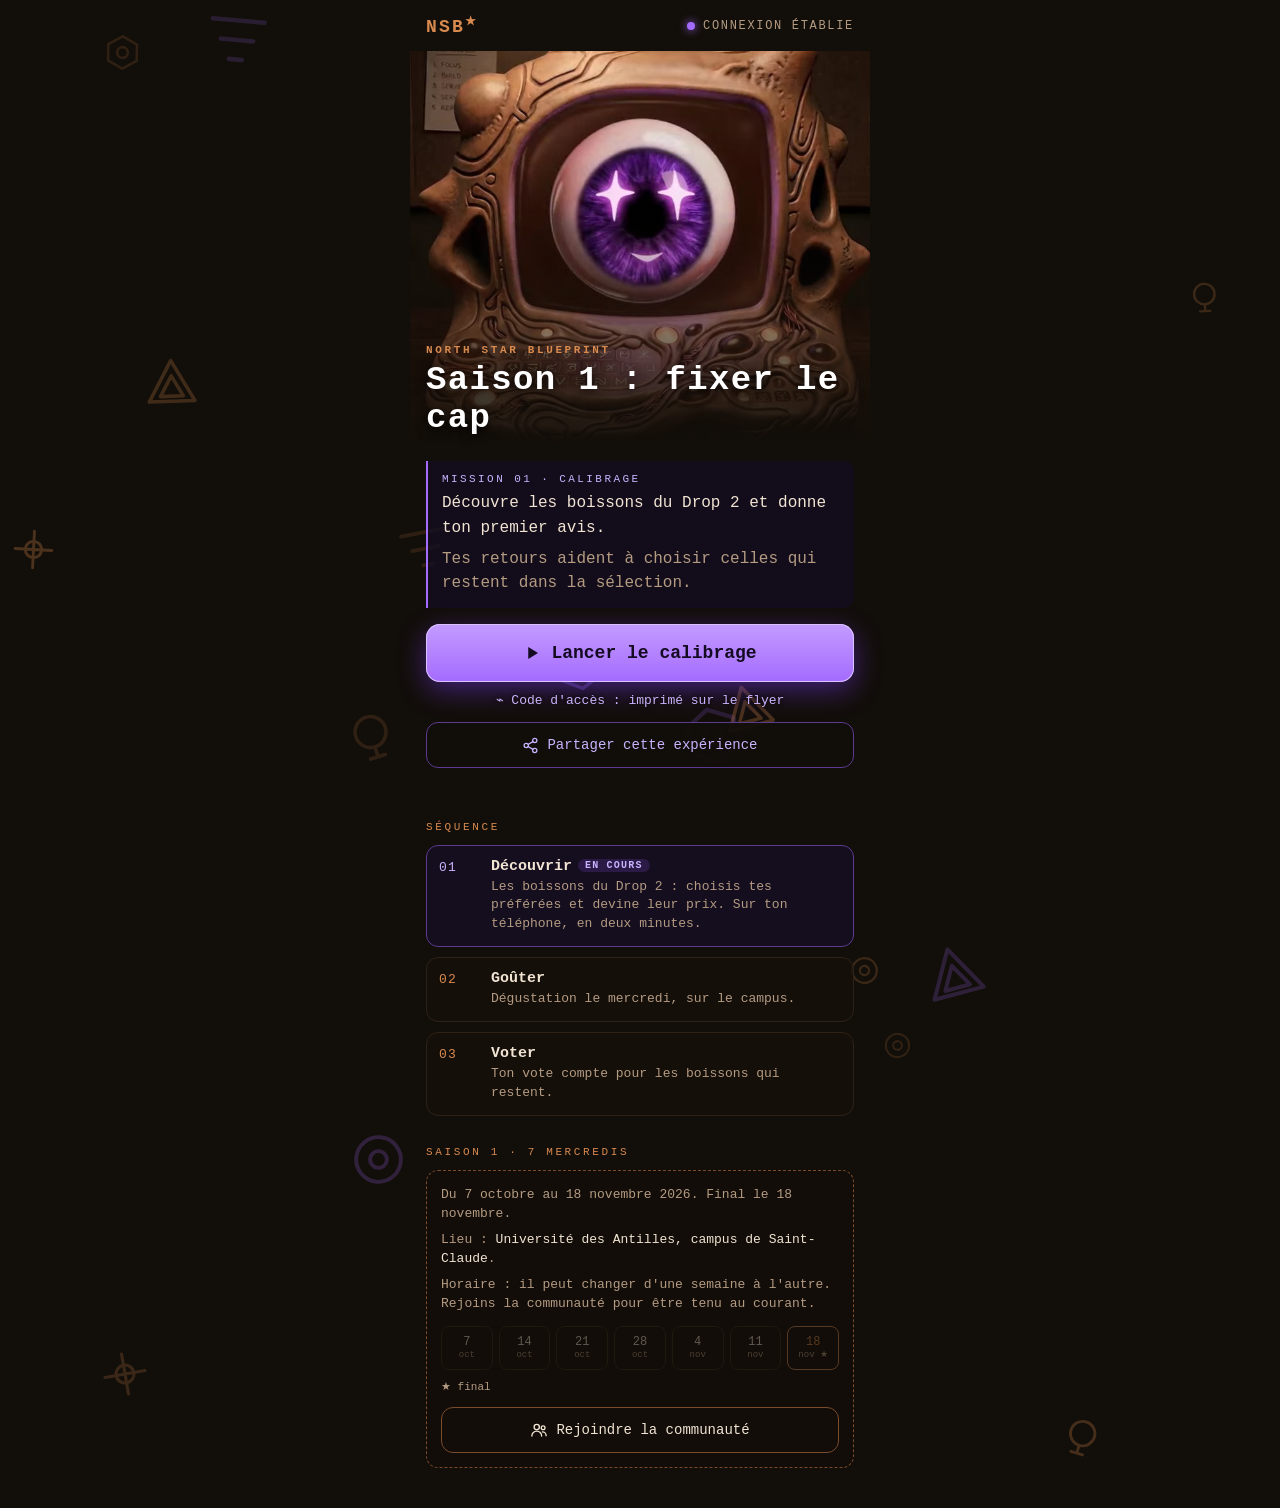
==== commit cbb77c5e: "Drop 2 : nouveaux formulaires Tally (Calibrage PRdOW5, Dégustation Dq4zEq) et vague_active = 2 Co-Au" ====
--- a/blueprint.html
+++ b/blueprint.html
@@ -4,9 +4,9 @@
 <meta charset="utf-8">
 <meta name="viewport" content="width=device-width, initial-scale=1, viewport-fit=cover">
 <title>North Star Blueprint — Saison 1</title>
-<meta name="description" content="Découvre les boissons de la vague 1 et donne ton premier avis.">
+<meta name="description" content="Découvre les boissons du Drop 2 et donne ton premier avis.">
 <meta property="og:title" content="North Star Blueprint · Saison 1">
-<meta property="og:description" content="Découvre les boissons de la vague 1 et donne ton premier avis.">
+<meta property="og:description" content="Découvre les boissons du Drop 2 et donne ton premier avis.">
 <meta property="og:image" content="https://samuuniv9.github.io/nsb-gateway/docs/img/blueprint/machine-poster.jpg">
 <meta property="og:type" content="website">
 <meta name="robots" content="noindex">
@@ -120,11 +120,11 @@
   <section class="first">
     <div class="readout">
       <span class="label">Mission 01 · Calibrage</span>
-      <p>Découvre les boissons de la vague&nbsp;1 et donne ton premier avis.</p>
+      <p>Découvre les boissons du Drop&nbsp;2 et donne ton premier avis.</p>
       <p>Tes retours aident à choisir celles qui restent dans la sélection.</p>
     </div>
     <!-- Formulaire Tally existant « Calibrage · NSB ». La page ajoute origine_qr, source et vague. -->
-    <a class="cta" id="cta" href="https://tally.so/r/XxKMvY?source=flyer" rel="noopener">
+    <a class="cta" id="cta" href="https://tally.so/r/PRdOW5?source=flyer" rel="noopener">
       <svg viewBox="0 0 24 24" fill="currentColor" aria-hidden="true"><path d="M7 4v16l13-8Z"/></svg>
       Lancer le calibrage
     </a>
@@ -143,7 +143,7 @@
   <section class="sec">
     <h2>Séquence</h2>
     <ol class="steps">
-      <li class="now"><span class="n">01</span><div><b>Découvrir<span class="tag">en cours</span></b><small>Les boissons de la vague 1, notées sur 20. Sur ton téléphone, en quelques minutes.</small></div></li>
+      <li class="now"><span class="n">01</span><div><b>Découvrir<span class="tag">en cours</span></b><small>Les boissons du Drop 2 : choisis tes préférées et devine leur prix. Sur ton téléphone, en deux minutes.</small></div></li>
       <li><span class="n">02</span><div><b>Goûter</b><small>Dégustation le mercredi, sur le campus.</small></div></li>
       <li><span class="n">03</span><div><b>Voter</b><small>Ton vote compte pour les boissons qui restent.</small></div></li>
     </ol>
@@ -168,7 +168,7 @@
 
 <script>
 var CONFIG = {
-  TALLY_URL: 'https://tally.so/r/XxKMvY',
+  TALLY_URL: 'https://tally.so/r/PRdOW5',
   SOURCE: 'flyer',                 // source par défaut (scan du flyer)
   // Lieu précis connu pour un mercredi donné (sinon : seulement le campus)
   LIEUX: { '2026-10-14': 'derrière la bibliothèque universitaire' },
@@ -189,7 +189,7 @@
   var srcParam = (new URLSearchParams(location.search).get('source') || '').toLowerCase();
   var source = srcParam === 'partage' ? 'partage' : CONFIG.SOURCE;
   var u = new URL(CONFIG.TALLY_URL);
-  u.searchParams.set('origine_qr', origine); u.searchParams.set('source', source); u.searchParams.set('vague', '1');
+  u.searchParams.set('origine_qr', origine); u.searchParams.set('source', source); u.searchParams.set('vague', '2');
   $('cta').href = u.toString();
   // Numéro du drop en cours, comme sur la page de la carte (catalogue.json → vague_active)
   fetch('docs/catalogue.json', { cache: 'no-store' })
@@ -277,7 +277,7 @@
   $('share').addEventListener('click', function () {
     count('partage-clic-' + origine, 'Clic sur Partager', true);            // un clic, pas un partage
     msg.textContent = '';
-    var data = { title: 'North Star Blueprint · Saison 1', text: 'Découvre les boissons de la vague 1 et donne ton premier avis.', url: shareUrl };
+    var data = { title: 'North Star Blueprint · Saison 1', text: 'Découvre les boissons du Drop 2 et donne ton premier avis.', url: shareUrl };
     if (navigator.share && (!navigator.canShare || navigator.canShare(data))) {
       navigator.share(data).then(function () {
         // Le téléphone confirme que le lien a été transmis à une application (pas qu'il a été reçu)
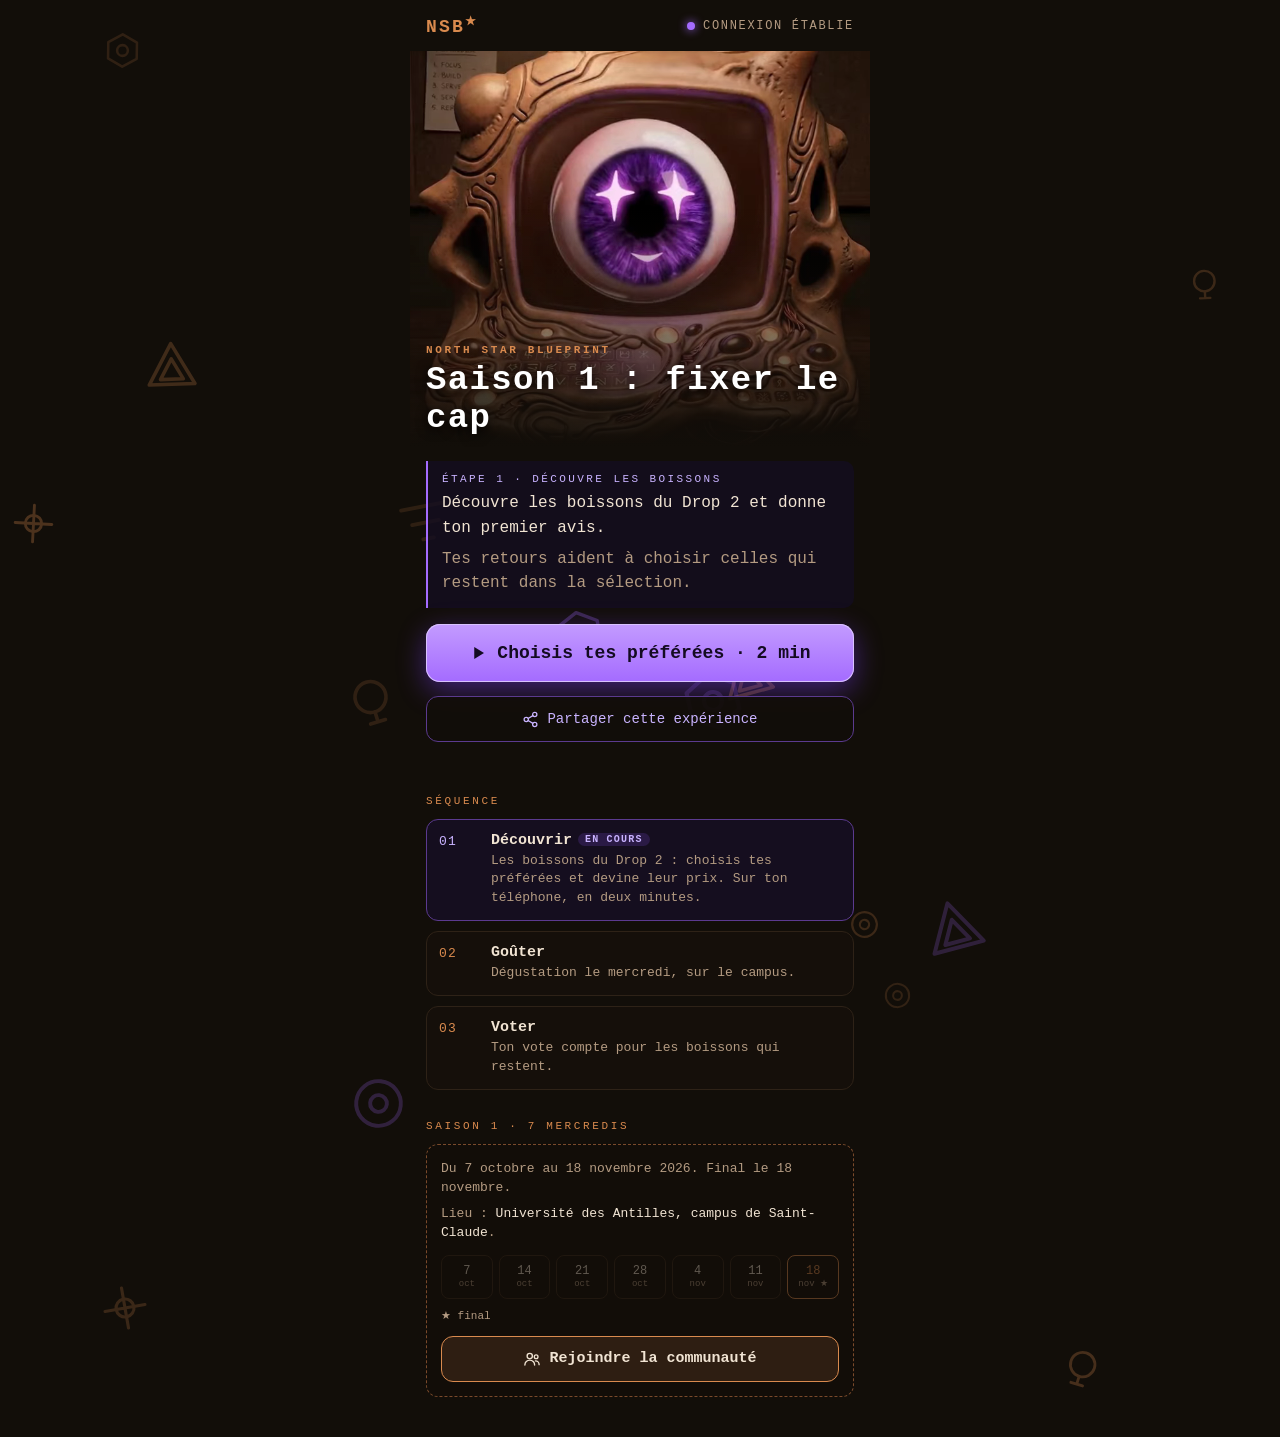
==== commit 6f597997: "Textes : boutons plus clairs (Choisis tes préférées · 2 min / J'ai goûté : je donne mon avis), suppr" ====
--- a/blueprint.html
+++ b/blueprint.html
@@ -97,7 +97,7 @@
 .d.final{border-color:var(--copper);color:var(--copper)}
 .legend{display:flex;gap:12px;margin-top:10px;font-size:11px;color:var(--muted)}
 .wa{display:flex;align-items:center;justify-content:center;gap:8px;margin-top:14px;min-height:46px;border-radius:12px;
-  border:1px solid var(--copper-dim);color:var(--ink);text-decoration:none;font-size:14px}
+  border:1px solid var(--copper);background:rgba(217,138,78,.14);color:var(--ink);text-decoration:none;font-size:15px;font-weight:600}
 .wa svg{width:18px;height:18px}
 
 @media (prefers-reduced-motion:reduce){*{animation:none!important}}
@@ -119,16 +119,15 @@
 
   <section class="first">
     <div class="readout">
-      <span class="label">Mission 01 · Calibrage</span>
+      <span class="label">Étape 1 · Découvre les boissons</span>
       <p>Découvre les boissons du Drop&nbsp;2 et donne ton premier avis.</p>
       <p>Tes retours aident à choisir celles qui restent dans la sélection.</p>
     </div>
     <!-- Formulaire Tally existant « Calibrage · NSB ». La page ajoute origine_qr, source et vague. -->
     <a class="cta" id="cta" href="https://tally.so/r/PRdOW5?source=flyer" rel="noopener">
       <svg viewBox="0 0 24 24" fill="currentColor" aria-hidden="true"><path d="M7 4v16l13-8Z"/></svg>
-      Lancer le calibrage
+      Choisis tes préférées · 2 min
     </a>
-    <p class="code">⌁ Code d'accès : imprimé sur le flyer</p>
     <!-- Action secondaire : partage -->
     <button class="share" id="share" type="button">
       <svg viewBox="0 0 24 24" fill="none" stroke="currentColor" stroke-width="1.8" stroke-linecap="round" aria-hidden="true"><circle cx="18" cy="5" r="3"/><circle cx="6" cy="12" r="3"/><circle cx="18" cy="19" r="3"/><path d="m8.6 13.5 6.8 4M15.4 6.5l-6.8 4"/></svg>
@@ -155,7 +154,6 @@
       <p>Du 7 octobre au 18 novembre 2026. Final le 18 novembre.</p>
       <p>Lieu : <b>Université des Antilles, campus de Saint-Claude</b>.</p>
       <p id="next-line"></p>
-      <p>Horaire : il peut changer d'une semaine à l'autre. Rejoins la communauté pour être tenu au courant.</p>
       <div class="dates" id="dates"></div>
       <div class="legend"><span>★ final</span></div>
       <a class="wa" href="https://chat.whatsapp.com/GkBIFe7GjrGGSAKGkJBJbD" rel="noopener">
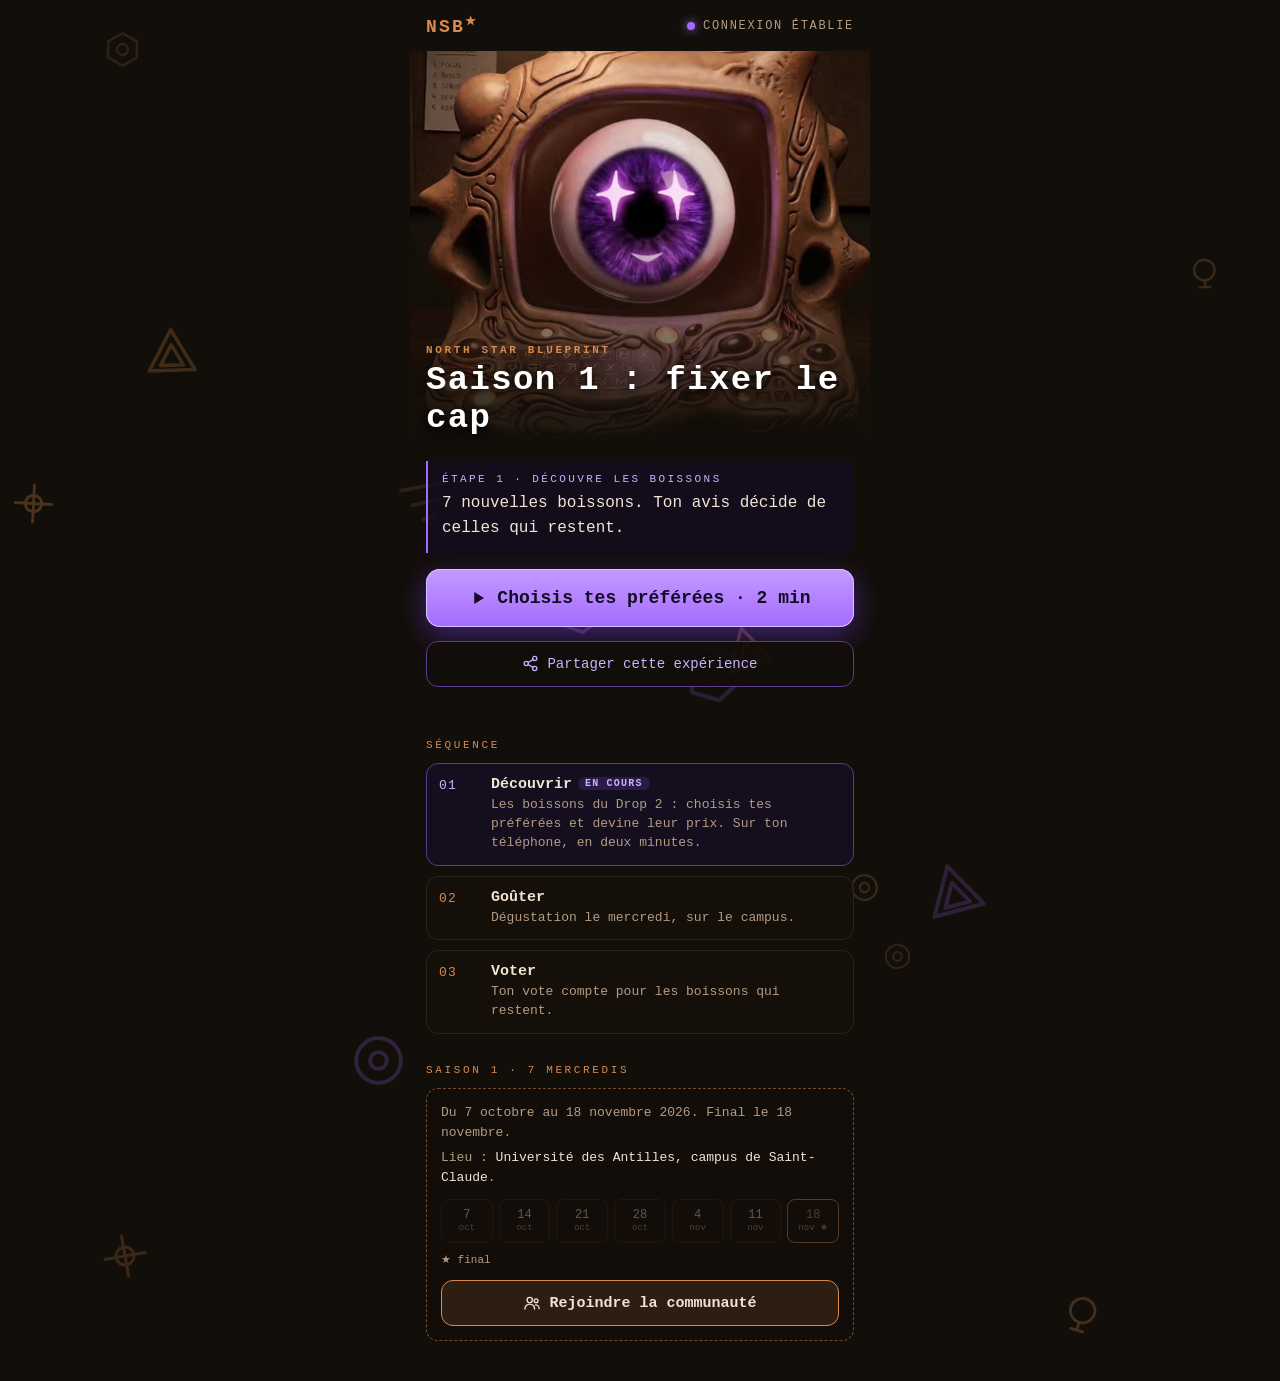
==== commit 2152d0b4: "Flyer : encadré Étape 1 raccourci (évite la répétition) Co-Authored-By: Claude Opus 5.5 <noreply@ant" ====
--- a/blueprint.html
+++ b/blueprint.html
@@ -120,8 +120,7 @@
   <section class="first">
     <div class="readout">
       <span class="label">Étape 1 · Découvre les boissons</span>
-      <p>Découvre les boissons du Drop&nbsp;2 et donne ton premier avis.</p>
-      <p>Tes retours aident à choisir celles qui restent dans la sélection.</p>
+      <p>7 nouvelles boissons. Ton avis décide de celles qui restent.</p>
     </div>
     <!-- Formulaire Tally existant « Calibrage · NSB ». La page ajoute origine_qr, source et vague. -->
     <a class="cta" id="cta" href="https://tally.so/r/PRdOW5?source=flyer" rel="noopener">
@@ -153,7 +152,6 @@
     <div class="season">
       <p>Du 7 octobre au 18 novembre 2026. Final le 18 novembre.</p>
       <p>Lieu : <b>Université des Antilles, campus de Saint-Claude</b>.</p>
-      <p id="next-line"></p>
       <div class="dates" id="dates"></div>
       <div class="legend"><span>★ final</span></div>
       <a class="wa" href="https://chat.whatsapp.com/GkBIFe7GjrGGSAKGkJBJbD" rel="noopener">
@@ -217,12 +215,6 @@
     if (i === last) { cls += ' final'; mark += ' ★'; }
     return '<span class="' + cls + '">' + d.getDate() + '<small>' + (d.getMonth() === 9 ? 'oct' : 'nov') + mark + '</small></span>';
   }).join('');
-  var MOIS = ['janvier','février','mars','avril','mai','juin','juillet','août','septembre','octobre','novembre','décembre'];
-  if (nextIso) {
-    var nd = new Date(nextIso + 'T12:00:00');
-    var where = CONFIG.LIEUX[nextIso];
-    $('next-line').innerHTML = 'Prochain mercredi : <b>' + nd.getDate() + ' ' + MOIS[nd.getMonth()] + '</b>' + (where ? ', ' + where + '.' : '.');
-  } else { $('next-line').remove(); }
 
   // Symboles de l'interface dispersés en arrière-plan (toujours la même disposition)
   var SHAPES = {
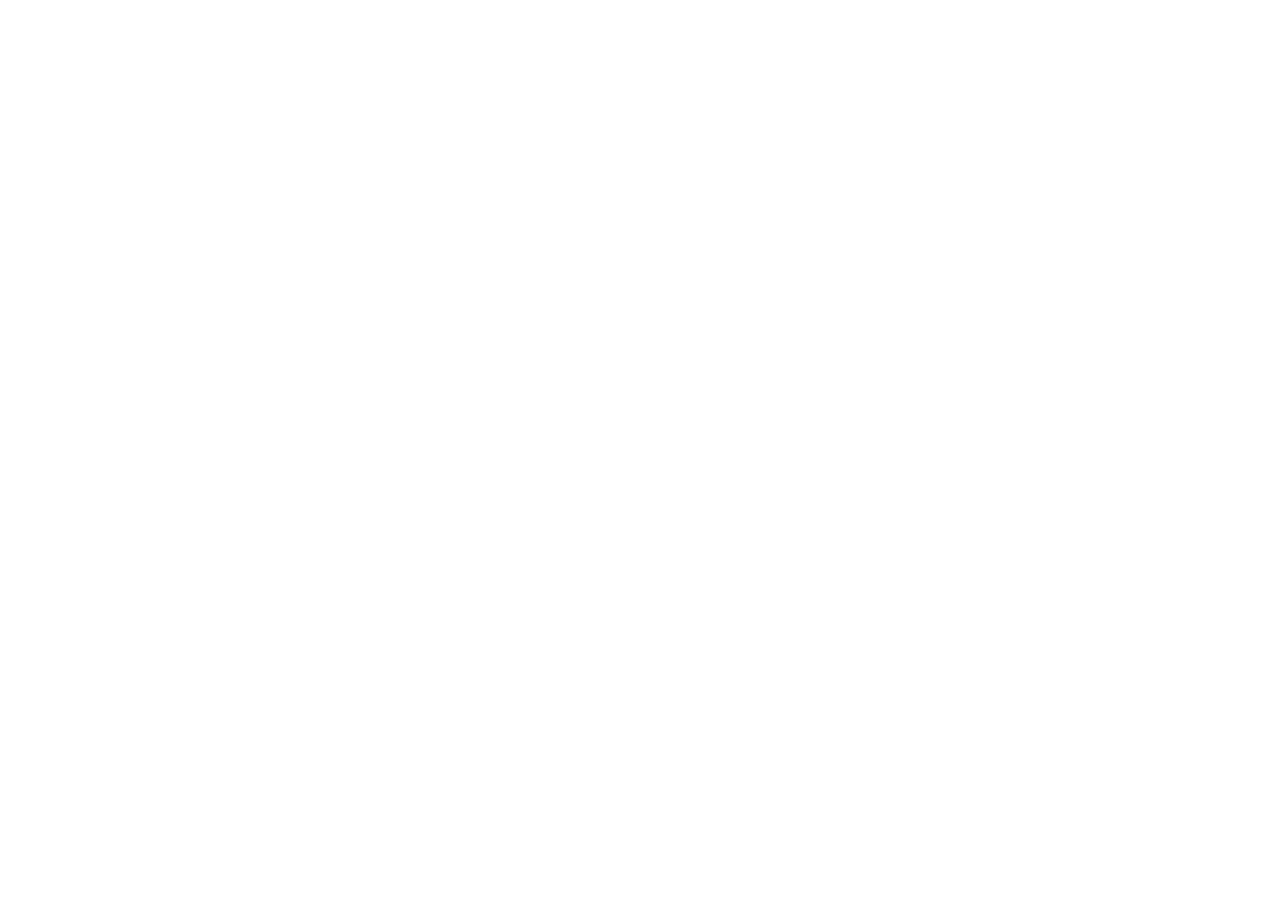
==== commit eba7b283: "Premier regard : carte NFC et QR du flyer ouvrent directement un formulaire A/B/C au hasard - nsb-co" ====
--- a/blueprint.html
+++ b/blueprint.html
@@ -102,6 +102,48 @@
 
 @media (prefers-reduced-motion:reduce){*{animation:none!important}}
 </style>
+<script>
+/* Premier regard (v2) : le QR du flyer ouvre directement un formulaire A, B ou C au hasard.
+   - QR A (origine_qr=lieu_a) = flyer DÉPOSÉ (réponse sans Sam)
+   - QR B (origine_qr=lieu_b) = flyer REMIS EN MAIN PROPRE
+   Liens des 3 groupes : docs/routes.json → "premier_regard". Pour couper : "ouverture_directe": false.
+   Pour revoir cette page : ajouter &page=nsb à l'adresse. Pour tester un groupe : &groupe=B */
+(function () {
+  var q = new URLSearchParams(location.search);
+  if (q.get('page') === 'nsb') return;
+  document.documentElement.style.visibility = 'hidden';
+  var montre = function () { document.documentElement.style.visibility = ''; };
+  var raw = (q.get('origine_qr') || '').toLowerCase().trim();
+  var origine = /^[a-z0-9_-]{1,40}$/.test(raw) ? raw : (raw ? 'inconnu' : 'direct');
+  var source = (q.get('source') || '').toLowerCase() === 'partage' ? 'partage' : 'flyer';
+  fetch('docs/routes.json', { cache: 'no-store' })
+    .then(function (r) { if (!r.ok) throw new Error(r.status); return r.json(); })
+    .then(function (routes) {
+      var r = routes.fr || {}, g = r.premier_regard || {};
+      var dispo = Object.keys(g).filter(function (k) { return g[k]; });
+      if (r.ouverture_directe === false || !dispo.length) return montre();
+      var force = (q.get('groupe') || '').toUpperCase(), groupe = '';
+      if (dispo.indexOf(force) > -1) groupe = force;
+      else {
+        try { groupe = localStorage.getItem('nsb_groupe_premier_regard') || ''; } catch (e) {}
+        if (dispo.indexOf(groupe) < 0) {
+          groupe = dispo[Math.floor(Math.random() * dispo.length)];
+          try { localStorage.setItem('nsb_groupe_premier_regard', groupe); } catch (e) {}
+        }
+      }
+      var u = new URL(g[groupe]);
+      u.searchParams.set('groupe', groupe);
+      u.searchParams.set('source', source);
+      u.searchParams.set('origine_qr', origine);
+      try {
+        fetch('https://nsb.goatcounter.com/count?p=' + encodeURIComponent('ouverture-directe-' + groupe + '-' + origine) +
+          '&e=true&rnd=' + Math.random(), { mode: 'no-cors', keepalive: true });
+      } catch (e) {}
+      location.replace(u.toString());
+    })
+    .catch(montre); // en cas de souci réseau, la page s'affiche normalement
+})();
+</script>
 </head>
 <body>
 <div class="glyphs" id="glyphs" aria-hidden="true"></div>
